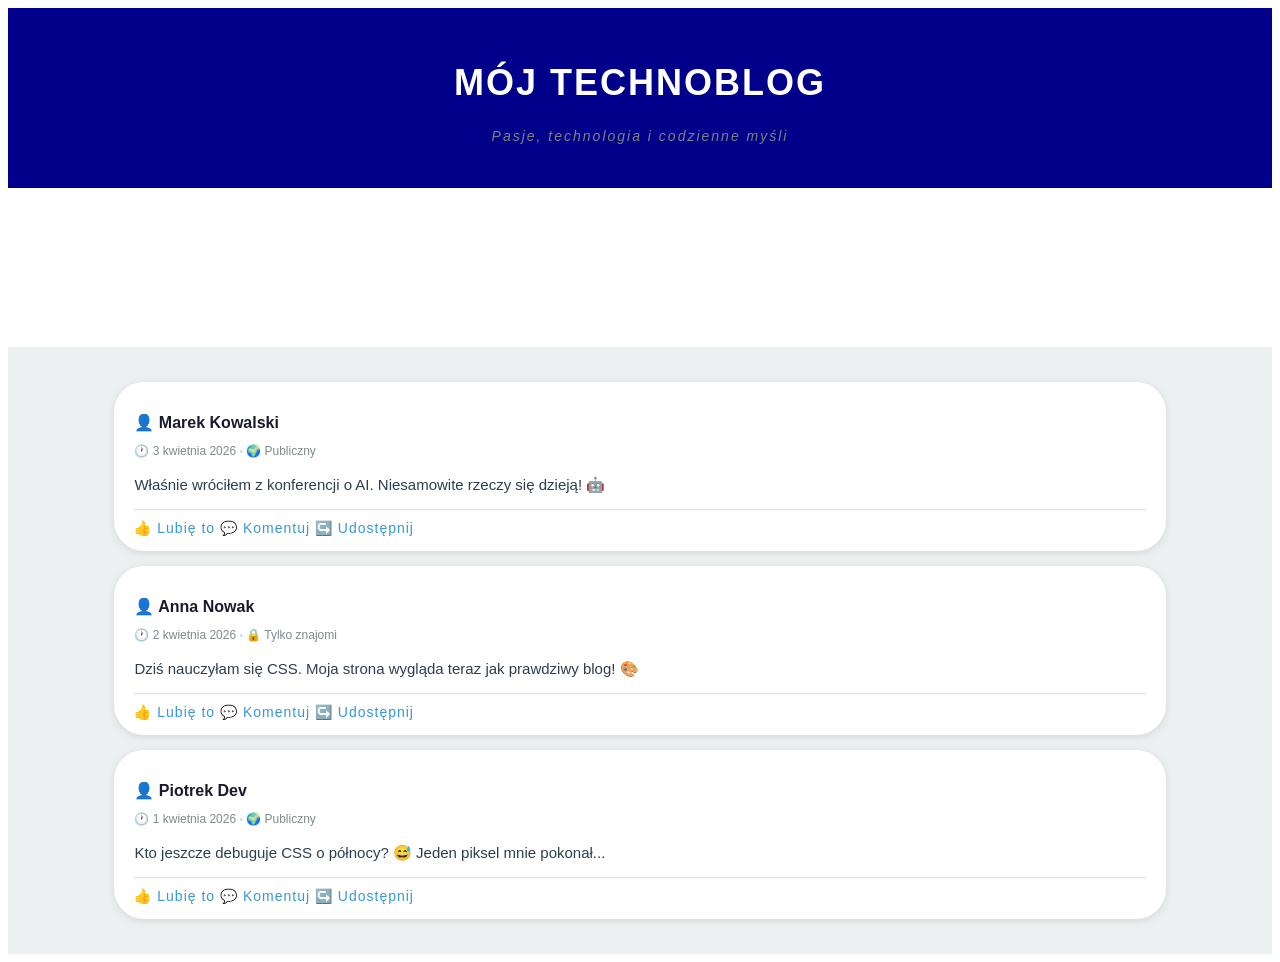
==== index.html @ ed3e6306 "Add html and css" ====
<!DOCTYPE html>
<html lang="pl">
<head>
    <meta charset="UTF-8">
    <title>Mój Blog</title>
    <!-- Tutaj importujemy style -->
    <link rel="stylesheet" href="styles.css">
</head>
<body>

    <div id="naglowek">
        <h1>Mój Technoblog</h1>
        <p>Pasje, technologia i codzienne myśli</p>
    </div>

    <div id="baner">
        <h2>Witaj na moim blogu!</h2>
        <p>Tutaj piszę o wszystkim co mnie fascynuje.</p>
    </div>

    <div id="tresc">
        <div class="wpis">
            <p class="autor">👤 Marek Kowalski</p>
            <p class="data">🕐 3 kwietnia 2026 · 🌍 Publiczny</p>
            <p class="tekst">Właśnie wróciłem z konferencji o AI. Niesamowite rzeczy się dzieją! 🤖</p>
            <div class="reakcje">👍 Lubię to  💬 Komentuj  ↪️ Udostępnij</div>
        </div>
        <div class="wpis">
            <p class="autor">👤 Anna Nowak</p>
            <p class="data">🕐 2 kwietnia 2026 · 🔒 Tylko znajomi</p>
            <p class="tekst">Dziś nauczyłam się CSS. Moja strona wygląda teraz jak prawdziwy blog! 🎨</p>
            <div class="reakcje">👍 Lubię to  💬 Komentuj  ↪️ Udostępnij</div>
        </div>
        <div class="wpis">
            <p class="autor">👤 Piotrek Dev</p>
            <p class="data">🕐 1 kwietnia 2026 · 🌍 Publiczny</p>
            <p class="tekst">Kto jeszcze debuguje CSS o północy? 😅 Jeden piksel mnie pokonał...</p>
            <div class="reakcje">👍 Lubię to  💬 Komentuj  ↪️ Udostępnij</div>
        </div>
    </div>

</body>
</html>
---- styles.css ----
/* 
selektor {
    właściwość: wartość;
} 
*/

/* KIEDY ODNOSIMY SIĘ DO ID UŻYWAMY # */

#naglowek{
    background-color: darkblue;
    color: white;       /*kolor czcionki*/
    text-align: center;
    padding: 30px;        /* wewnętrzny odstęp */
    font-family: Arial, Helvetica, sans-serif;
    letter-spacing: 2px;
}

#naglowek h1{
    font-size: 36px;
    font-weight: bold;
    text-transform: uppercase;
}
#naglowek p{
    font-size: 14px;
    font-style: italic;
    color: gray;
}

#baner{
    background-image: url('https://fastly.picsum.photos/id/220/1200/300.jpg?hmac=M0GMQ5lSQ455eUFHS9Xw7ufOCZ-eAyPwQS7Tj8hmyYs');
    background-size: cover;
    background-position: center;
    padding: 60px, 20px;
    color: white;
    text-align: center;
    text-shadow: 2px 2px 4px #00000000;
}

#baner h2{
    font-size: 42px;
    font-weight: bold;
    line-height: 1.2;            /* wysokość linii */
    letter-spacing: 3px;
    text-transform: uppercase;
    word-spacing: 8px;           /* odstęp między słowami */
}

#baner p {
    font-size: 18px;
    font-style: italic;
    white-space: nowrap;         /* zakaz łamania tekstu */
    direction: ltr;
}

#tresc {
    width: 100%;                  /* pełna szerokość */
    background-color: #ecf0f1;   /* jasne szare tło */
    padding: 20px 0;
    min-height: 300px;
}

/* # ---> ID */
/* . ---> CLASS */

.wpis{
    width: 80%;                   /* 80% szerokości rodzica */
    margin: 15px auto;            /* auto = wyśrodkowanie */
    background-color: #ffffff;
    border-radius: 30px;           /* zaokrąglone rogi */
    padding: 15px 20px;
    box-shadow: 0 2px 8px rgba(0, 0, 0, 0.1);  /* delikatny cień */
    font-family: 'Helvetica', Arial, sans-serif;
}

.wpis .autor {
    font-weight: bold;
    font-size: 16px;
    color: #1a1a2e;
    margin-bottom: 2px;
}

.wpis .data {
    font-size: 12px;
    color: #7f8c8d;
    margin-bottom: 10px;
}

.wpis .tekst {
    font-size: 15px;
    color: #2c3e50;
    line-height: 1.6;             /* komfortowa wysokość linii */
    margin-bottom: 12px;
}

.wpis .reakcje {
    border-top: 1px solid #e0e0e0;
    padding-top: 10px;
    color: #3498db;
    font-size: 14px;
    letter-spacing: 1px;
    cursor: pointer;
}
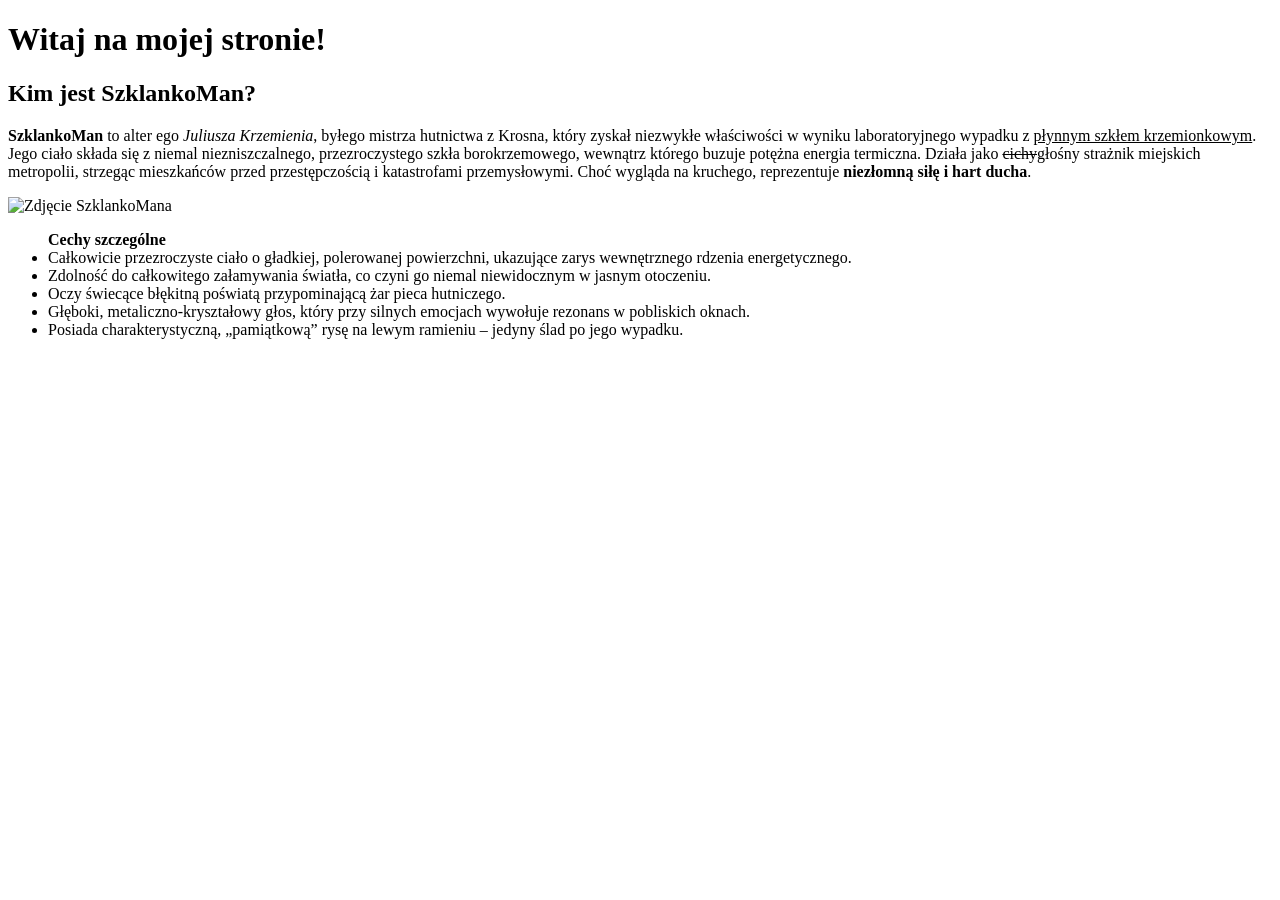
==== commit 3c03cadd: "Add files via upload" ====
--- a/index.html
+++ b/index.html
@@ -1,43 +1,31 @@
-<!DOCTYPE html>
+<!doctype html>
 <html lang="pl">
-<head>
-    <meta charset="UTF-8">
-    <title>Mój Blog</title>
-    <!-- Tutaj importujemy style -->
-    <link rel="stylesheet" href="styles.css">
-</head>
-<body>
+  <head>
+    <meta charset="utf-8" />
+    <meta name="viewport" content="width=device-width, initial-scale=1" />
+    <title>Mój superbohater</title>
+  </head>
 
-    <div id="naglowek">
-        <h1>Mój Technoblog</h1>
-        <p>Pasje, technologia i codzienne myśli</p>
-    </div>
+  <body>
+    <h1>Witaj na mojej stronie!</h1>
 
-    <div id="baner">
-        <h2>Witaj na moim blogu!</h2>
-        <p>Tutaj piszę o wszystkim co mnie fascynuje.</p>
-    </div>
+    <h2>Kim jest SzklankoMan?</h2>
+    <p>
+        <b>SzklankoMan</b> to alter ego <i>Juliusza Krzemienia</i>, byłego mistrza hutnictwa z Krosna, który zyskał niezwykłe właściwości w wyniku laboratoryjnego wypadku z <u>płynnym szkłem krzemionkowym</u>. Jego ciało składa się z niemal niezniszczalnego, przezroczystego szkła borokrzemowego, wewnątrz którego buzuje potężna energia termiczna. Działa jako <s>cichy</s>głośny strażnik miejskich metropolii, strzegąc mieszkańców przed przestępczością i katastrofami przemysłowymi. Choć wygląda na kruchego, reprezentuje <b>niezłomną siłę i hart ducha</b>.
+    </p>
 
-    <div id="tresc">
-        <div class="wpis">
-            <p class="autor">👤 Marek Kowalski</p>
-            <p class="data">🕐 3 kwietnia 2026 · 🌍 Publiczny</p>
-            <p class="tekst">Właśnie wróciłem z konferencji o AI. Niesamowite rzeczy się dzieją! 🤖</p>
-            <div class="reakcje">👍 Lubię to  💬 Komentuj  ↪️ Udostępnij</div>
-        </div>
-        <div class="wpis">
-            <p class="autor">👤 Anna Nowak</p>
-            <p class="data">🕐 2 kwietnia 2026 · 🔒 Tylko znajomi</p>
-            <p class="tekst">Dziś nauczyłam się CSS. Moja strona wygląda teraz jak prawdziwy blog! 🎨</p>
-            <div class="reakcje">👍 Lubię to  💬 Komentuj  ↪️ Udostępnij</div>
-        </div>
-        <div class="wpis">
-            <p class="autor">👤 Piotrek Dev</p>
-            <p class="data">🕐 1 kwietnia 2026 · 🌍 Publiczny</p>
-            <p class="tekst">Kto jeszcze debuguje CSS o północy? 😅 Jeden piksel mnie pokonał...</p>
-            <div class="reakcje">👍 Lubię to  💬 Komentuj  ↪️ Udostępnij</div>
-        </div>
-    </div>
+    <img src="https://static.wikia.nocookie.net/hate-sink/images/e/e6/Glassman.jpg/revision/latest?cb=20260402193252" alt="Zdjęcie SzklankoMana">
 
-</body>
+
+    <ul><b>Cechy szczególne</b>
+        <li>Całkowicie przezroczyste ciało o gładkiej, polerowanej powierzchni, ukazujące zarys wewnętrznego rdzenia energetycznego.</li>
+        <li>Zdolność do całkowitego załamywania światła, co czyni go niemal niewidocznym w jasnym otoczeniu.</li>
+        <li>Oczy świecące błękitną poświatą przypominającą żar pieca hutniczego.</li>
+        <li>Głęboki, metaliczno-kryształowy głos, który przy silnych emocjach wywołuje rezonans w pobliskich oknach.</li>
+        <li>Posiada charakterystyczną, „pamiątkową” rysę na lewym ramieniu – jedyny ślad po jego wypadku.</li>
+    </ul>
+
+    
+
+  </body>
 </html>
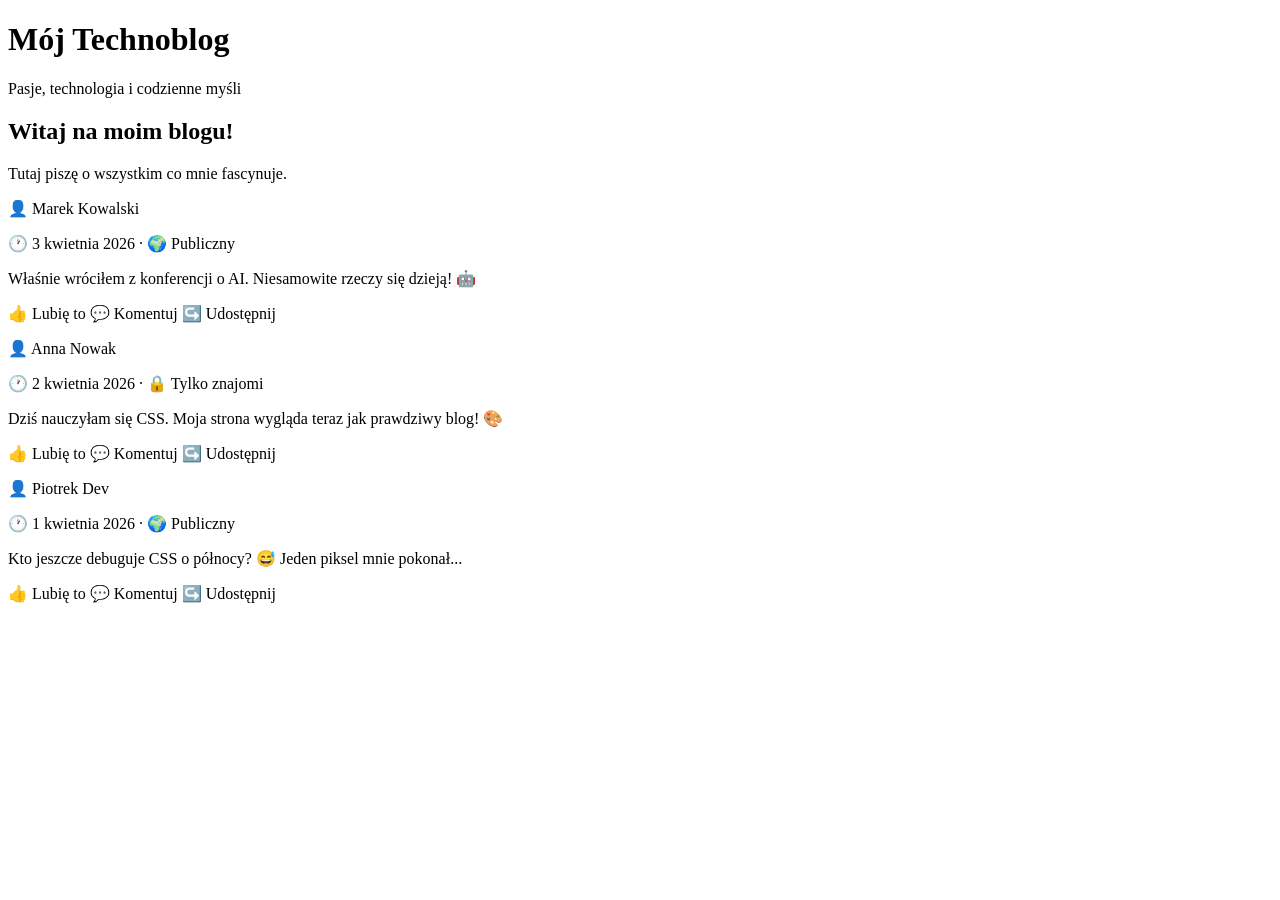
==== commit 8a0517f2: "Update index.html" ====
--- a/index.html
+++ b/index.html
@@ -1,31 +1,46 @@
-<!doctype html>
+<!DOCTYPE html>
 <html lang="pl">
-  <head>
-    <meta charset="utf-8" />
-    <meta name="viewport" content="width=device-width, initial-scale=1" />
-    <title>Mój superbohater</title>
-  </head>
+<head>
+    <meta charset="UTF-8">
+    <title>Mój Blog</title>
+    <link rel="stylesheet" href="style.css">
+</head>
+<body>
 
-  <body>
-    <h1>Witaj na mojej stronie!</h1>
+    <div id="naglowek">
+        <h1>Mój Technoblog</h1>
+        <p>Pasje, technologia i codzienne myśli</p>
+    </div>
 
-    <h2>Kim jest SzklankoMan?</h2>
-    <p>
-        <b>SzklankoMan</b> to alter ego <i>Juliusza Krzemienia</i>, byłego mistrza hutnictwa z Krosna, który zyskał niezwykłe właściwości w wyniku laboratoryjnego wypadku z <u>płynnym szkłem krzemionkowym</u>. Jego ciało składa się z niemal niezniszczalnego, przezroczystego szkła borokrzemowego, wewnątrz którego buzuje potężna energia termiczna. Działa jako <s>cichy</s>głośny strażnik miejskich metropolii, strzegąc mieszkańców przed przestępczością i katastrofami przemysłowymi. Choć wygląda na kruchego, reprezentuje <b>niezłomną siłę i hart ducha</b>.
-    </p>
+    <div id="baner">
+        <h2>Witaj na moim blogu!</h2>
+        <p>Tutaj piszę o wszystkim co mnie fascynuje.</p>
+    </div>
 
-    <img src="https://static.wikia.nocookie.net/hate-sink/images/e/e6/Glassman.jpg/revision/latest?cb=20260402193252" alt="Zdjęcie SzklankoMana">
+    <div id="tresc">
 
+        <div class="wpis">
+            <p class="autor">👤 Marek Kowalski</p>
+            <p class="data">🕐 3 kwietnia 2026 · 🌍 Publiczny</p>
+            <p class="tekst">Właśnie wróciłem z konferencji o AI. Niesamowite rzeczy się dzieją! 🤖</p>
+            <div class="reakcje">👍 Lubię to  💬 Komentuj  ↪️ Udostępnij</div>
+        </div>
 
-    <ul><b>Cechy szczególne</b>
-        <li>Całkowicie przezroczyste ciało o gładkiej, polerowanej powierzchni, ukazujące zarys wewnętrznego rdzenia energetycznego.</li>
-        <li>Zdolność do całkowitego załamywania światła, co czyni go niemal niewidocznym w jasnym otoczeniu.</li>
-        <li>Oczy świecące błękitną poświatą przypominającą żar pieca hutniczego.</li>
-        <li>Głęboki, metaliczno-kryształowy głos, który przy silnych emocjach wywołuje rezonans w pobliskich oknach.</li>
-        <li>Posiada charakterystyczną, „pamiątkową” rysę na lewym ramieniu – jedyny ślad po jego wypadku.</li>
-    </ul>
+        <div class="wpis">
+            <p class="autor">👤 Anna Nowak</p>
+            <p class="data">🕐 2 kwietnia 2026 · 🔒 Tylko znajomi</p>
+            <p class="tekst">Dziś nauczyłam się CSS. Moja strona wygląda teraz jak prawdziwy blog! 🎨</p>
+            <div class="reakcje">👍 Lubię to  💬 Komentuj  ↪️ Udostępnij</div>
+        </div>
 
-    
+        <div class="wpis">
+            <p class="autor">👤 Piotrek Dev</p>
+            <p class="data">🕐 1 kwietnia 2026 · 🌍 Publiczny</p>
+            <p class="tekst">Kto jeszcze debuguje CSS o północy? 😅 Jeden piksel mnie pokonał...</p>
+            <div class="reakcje">👍 Lubię to  💬 Komentuj  ↪️ Udostępnij</div>
+        </div>
 
-  </body>
+    </div>
+
+</body>
 </html>
